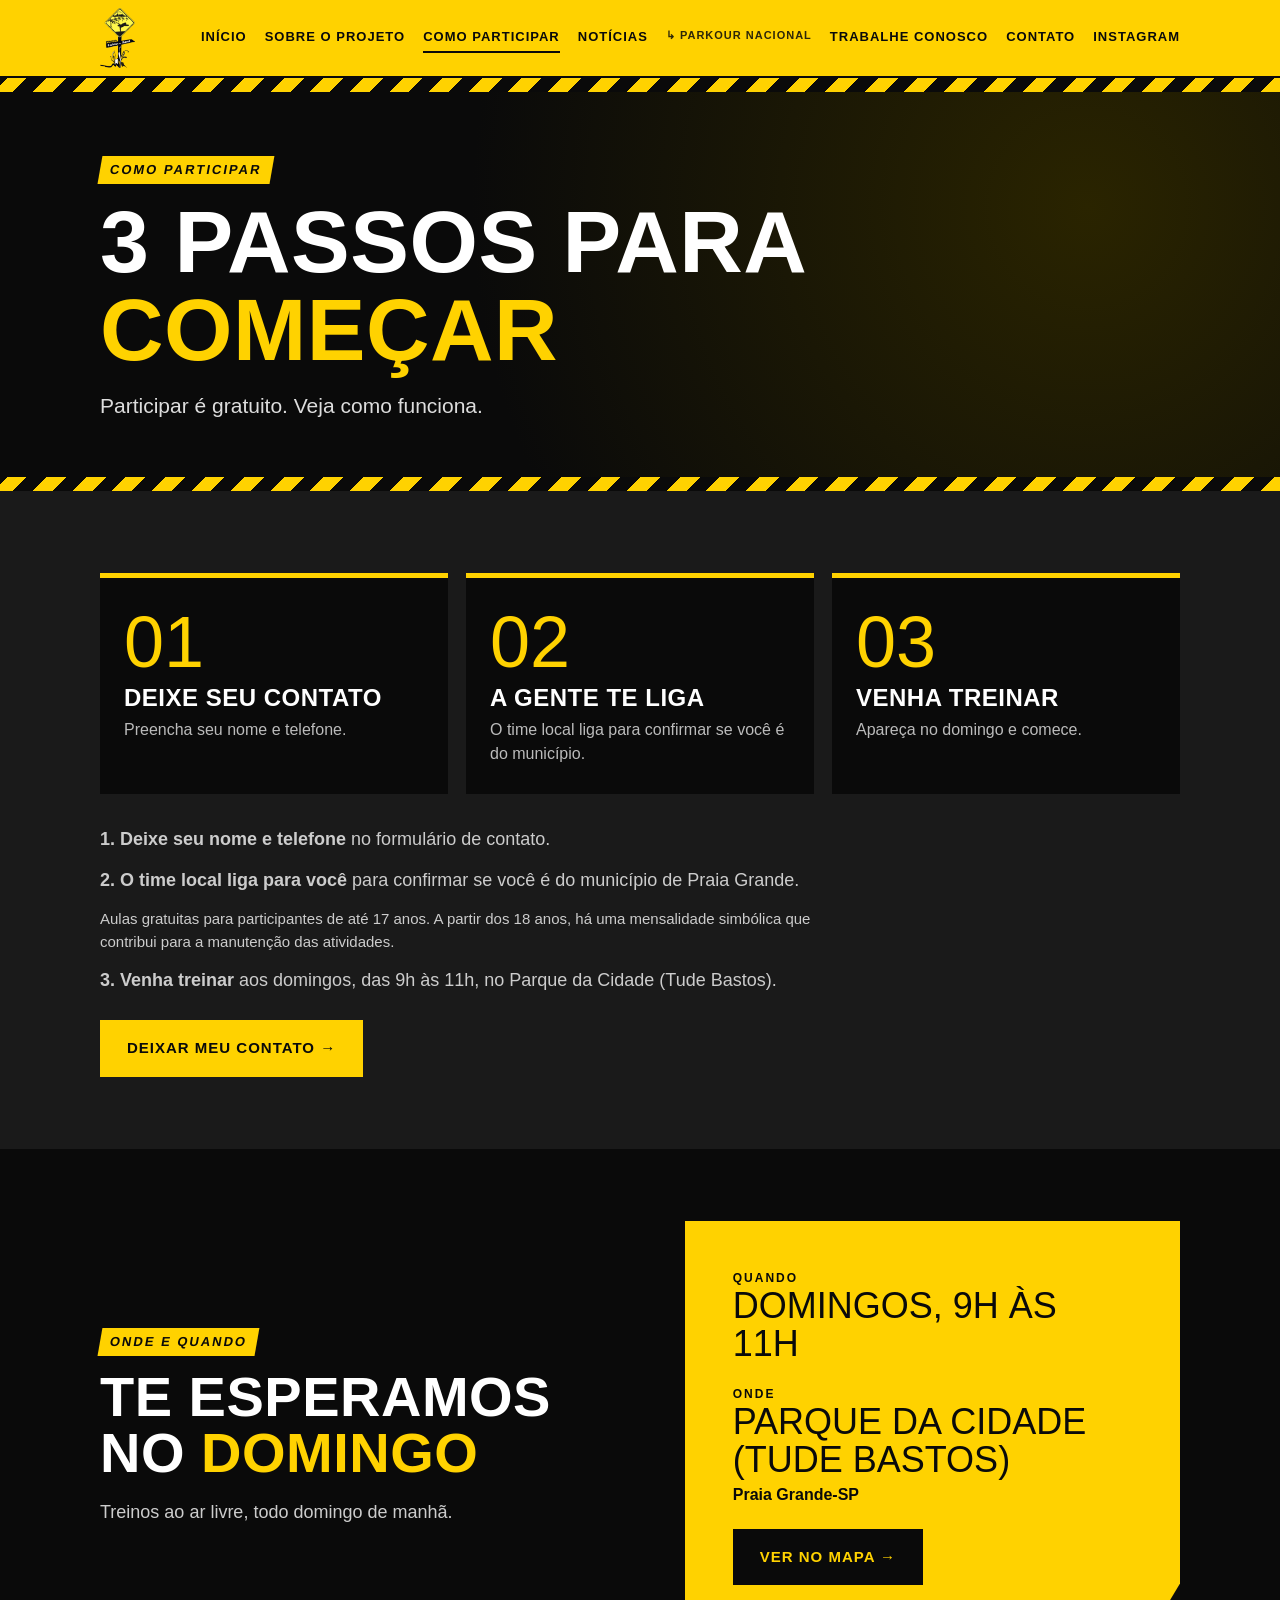
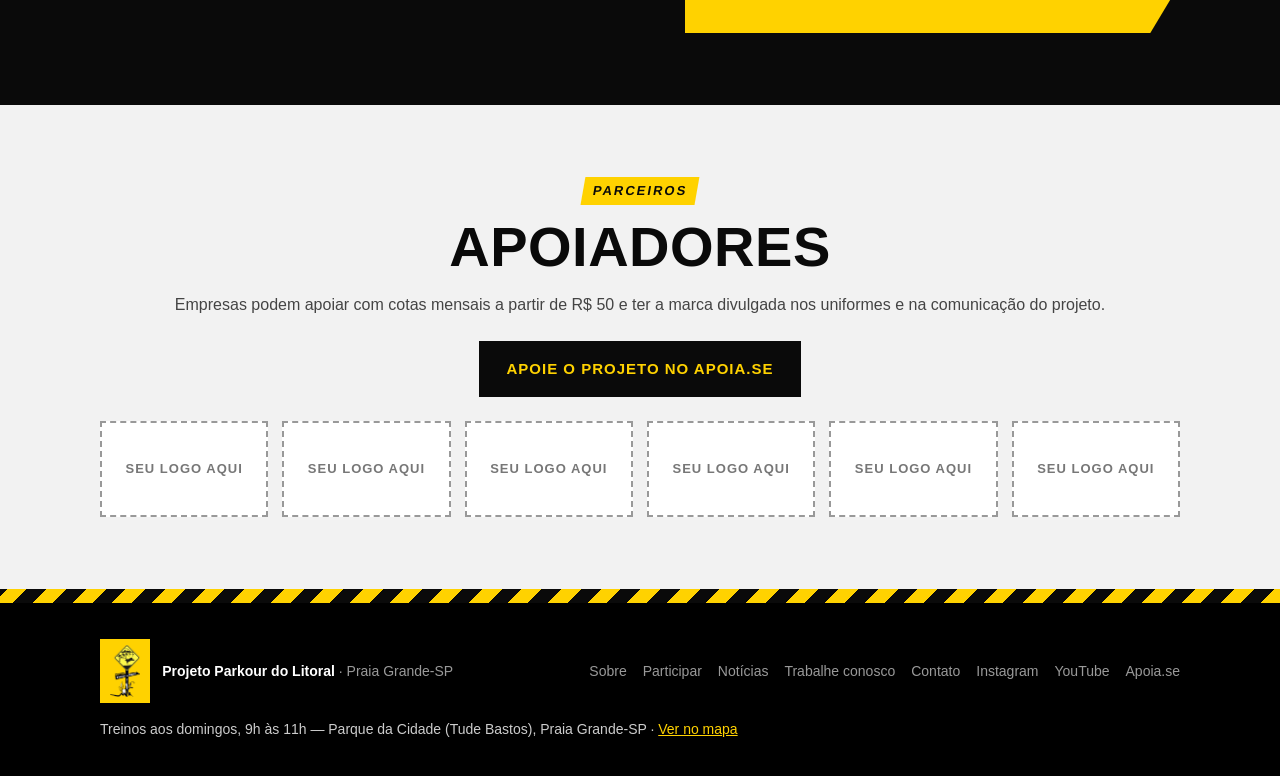
==== como-participar.html @ 572c1adf "Publish the PKL static site at the repository root. GitHub Pages serves this user site from main, so" ====
<!DOCTYPE html>
<html lang="pt-BR">
<head>
<meta charset="utf-8">
<meta name="viewport" content="width=device-width,initial-scale=1">
<title>Como participar · Projeto Parkour do Litoral</title>
<meta name="description" content="Como participar dos treinos gratuitos de parkour do PKL em Praia Grande-SP: deixe seu contato, receba nossa ligação e venha treinar.">
<link rel="canonical" href="https://projetopkl.github.io/como-participar.html">
<meta property="og:type" content="website">
<meta property="og:locale" content="pt_BR">
<meta property="og:site_name" content="Projeto Parkour do Litoral">
<meta property="og:title" content="Como participar · Projeto Parkour do Litoral">
<meta property="og:description" content="Como participar dos treinos gratuitos de parkour do PKL em Praia Grande-SP: deixe seu contato, receba nossa ligação e venha treinar.">
<meta property="og:url" content="https://projetopkl.github.io/como-participar.html">
<meta property="og:image" content="https://projetopkl.github.io/assets/logo.png">
<meta name="theme-color" content="#FFD200">
<link rel="icon" type="image/png" sizes="32x32" href="assets/favicon-32.png">
<link rel="apple-touch-icon" href="assets/apple-touch-icon.png">
<link rel="stylesheet" href="assets/style.css">
</head>
<body>
<a class="skip" href="#conteudo">Pular para o conteúdo</a>
<header class="top">
 <div class="wrap">
  <!-- LOGO TEMPORÁRIO: substituir o arquivo assets/logo.png pelo logo novo -->
  <a class="logo" href="index.html"><img src="assets/logo.png" alt="Projeto Parkour do Litoral - início" width="35" height="60"></a>
  <nav class="nav" aria-label="Principal"><a href="index.html">Início</a><a href="sobre.html">Sobre o projeto</a><a href="como-participar.html" aria-current="page">Como participar</a><a href="noticias.html">Notícias</a><a href="parkour-nacional.html" class="sub">Parkour Nacional</a><a href="trabalhe-conosco.html">Trabalhe conosco</a><a href="contato.html">Contato</a><a href="https://www.instagram.com/parkourdolitoral/" target="_blank" rel="noopener">Instagram</a></nav>
 </div>
</header>
<div class="stripe"></div>
<main id="conteudo">
<section class="page-hero"><div class="wrap"><span class="tag">Como participar</span><h1>3 passos para <span>começar</span></h1><p>Participar é gratuito. Veja como funciona.</p></div></section>
<div class="stripe"></div>

<section class="passos"><div class="wrap"><div class="steps">
   <div class="step"><div class="n">01</div><h3>Deixe seu contato</h3><p>Preencha seu nome e telefone.</p></div>
   <div class="step"><div class="n">02</div><h3>A gente te liga</h3><p>O time local liga para confirmar se você é do município.</p></div>
   <div class="step"><div class="n">03</div><h3>Venha treinar</h3><p>Apareça no domingo e comece.</p></div>
  </div>
 <div class="prose dark" style="margin-top:32px">
 <p><b>1. Deixe seu nome e telefone</b> no formulário de contato.</p>
 <p><b>2. O time local liga para você</b> para confirmar se você é do município de Praia Grande.</p>
 <p class="small">Aulas gratuitas para participantes de até 17 anos. A partir dos 18 anos, há uma mensalidade simbólica que contribui para a manutenção das atividades.</p>
 <p><b>3. Venha treinar</b> aos domingos, das 9h às 11h, no Parque da Cidade (Tude Bastos).</p></div>
 <div class="btns"><!-- COLOCAR LINK DO GOOGLE FORMS -->
   <a class="btn btn-y" href="#" aria-label="Deixar meu contato (formulário em breve)">Deixar meu contato →</a></div></div></section>
<section class="onde"><div class="wrap grid2"><div><span class="tag">Onde e quando</span><h2>Te esperamos no <span style="color:var(--y)">domingo</span></h2><p style="color:#ccc;font-size:18px">Treinos ao ar livre, todo domingo de manhã.</p></div>
 <div class="card-big"><div class="row"><div><small>Quando</small><strong>Domingos, 9h às 11h</strong></div></div>
 <div class="row"><div><small>Onde</small><strong>Parque da Cidade (Tude Bastos)</strong><div style="font-weight:700;margin-top:4px">Praia Grande-SP</div></div></div>
 <a class="btn btn-k" href="https://www.google.com/maps/search/?api=1&amp;query=Parque+da+Cidade+Praia+Grande+SP">Ver no mapa →</a></div></div></section>
</main>
<!-- ===== APOIADORES ===== -->
<section class="apoiadores" aria-labelledby="apoiadores-t">
 <div class="wrap">
  <span class="tag">Parceiros</span>
  <h2 id="apoiadores-t">Apoiadores</h2>
  <p>Empresas podem apoiar com cotas mensais a partir de R$ 50 e ter a marca divulgada nos uniformes e na comunicação do projeto.</p>
  <p><a class="btn btn-k" href="https://apoia.se/parkourdolitoral" target="_blank" rel="noopener">Apoie o projeto no Apoia.se</a></p>
  <!-- COLOCAR LOGOS DOS APOIADORES -->
  <ul class="sponsors"><li>Seu logo aqui</li><li>Seu logo aqui</li><li>Seu logo aqui</li><li>Seu logo aqui</li><li>Seu logo aqui</li><li>Seu logo aqui</li></ul>
 </div>
</section>
<div class="stripe"></div>
<footer>
 <div class="wrap">
  <div style="display:flex;align-items:center"><span class="foot-badge"><img src="assets/logo.png" alt="" width="30" height="52"></span><span><b>Projeto Parkour do Litoral</b> · Praia Grande-SP</span></div>
  <nav aria-label="Rodapé">
   <a href="sobre.html">Sobre</a><a href="como-participar.html">Participar</a><a href="noticias.html">Notícias</a><a href="trabalhe-conosco.html">Trabalhe conosco</a><a href="contato.html">Contato</a>
   <a href="https://www.instagram.com/parkourdolitoral/" target="_blank" rel="noopener">Instagram</a><a href="https://www.youtube.com/@ParkourdoLitoral">YouTube</a><a href="https://apoia.se/parkourdolitoral" target="_blank" rel="noopener">Apoia.se</a>
  </nav>
  <p class="foot-loc">Treinos aos domingos, 9h às 11h — Parque da Cidade (Tude Bastos), Praia Grande-SP · <a href="https://www.google.com/maps/search/?api=1&amp;query=Parque+da+Cidade+Praia+Grande+SP">Ver no mapa</a></p>
 </div>
</footer>
</body>
</html>
---- assets/style.css ----
*{box-sizing:border-box;margin:0;padding:0}
:root{--k:#0A0A0A;--y:#FFD200;--g:#1a1a1a;--w:#fff}
body{font-family:"Arial Narrow","Roboto Condensed","Helvetica Neue",Arial,sans-serif;background:var(--k);color:var(--w);line-height:1.5}
a{color:inherit;text-decoration:none}
.wrap{max-width:1120px;margin:0 auto;padding:0 20px}
h1,h2,h3{font-family:Impact,"Arial Narrow Bold","Arial Black","Helvetica Neue",sans-serif;text-transform:uppercase;letter-spacing:.5px;line-height:1}
h2{font-size:clamp(32px,6vw,56px);margin-bottom:18px}
.tag{display:inline-block;background:var(--y);color:var(--k);font-weight:700;font-size:13px;letter-spacing:2px;text-transform:uppercase;padding:4px 10px;margin-bottom:14px;transform:skewX(-10deg)}
.stripe{height:14px;background:repeating-linear-gradient(-45deg,var(--y) 0 14px,var(--k) 14px 28px)}
.btn{display:inline-flex;align-items:center;gap:8px;font-weight:700;text-transform:uppercase;letter-spacing:1px;font-size:15px;padding:14px 24px;border:3px solid var(--y);transition:background .2s,color .2s,transform .2s}
.btn svg{width:18px;height:18px}
.btn-y{background:var(--y);color:var(--k)}
.btn-y:hover{background:var(--w);border-color:var(--w)}
.btn-o{color:var(--y)}
.btn-o:hover{background:var(--y);color:var(--k)}
.btn-k{background:var(--k);color:var(--y);border-color:var(--k)}
.btn-k:hover{background:var(--w);color:var(--k);border-color:var(--w)}
.btns{display:flex;flex-wrap:wrap;gap:12px;margin-top:26px}
section{padding:72px 0}
/* top bar */
.top{background:var(--y);color:var(--k);border-bottom:2px solid var(--k)}
.top .wrap{display:flex;align-items:center;justify-content:space-between;flex-wrap:wrap;gap:12px;padding-top:8px;padding-bottom:8px}
.logo{display:flex;align-items:center;gap:10px;font-weight:700;text-transform:uppercase;font-size:14px;letter-spacing:1px}
.logo{color:var(--k)}
.logo img{height:60px;width:auto;display:block}
.nav{display:flex;flex-wrap:wrap;gap:4px 18px;font-size:13px;text-transform:uppercase;letter-spacing:1px;font-weight:700}
.nav a{color:var(--k);padding:4px 0;border-bottom:2px solid transparent}
.nav a:hover{color:var(--k);border-color:var(--k)}
/* hero */
.hero{position:relative;overflow:hidden;padding:90px 0 100px;background:radial-gradient(circle at 85% 30%,#2a2400 0,var(--k) 55%)}
.hero:before{content:"";position:absolute;right:-120px;top:0;bottom:0;width:55%;background:repeating-linear-gradient(-60deg,transparent 0 40px,rgba(255,210,0,.08) 40px 80px);transform:skewX(-15deg)}
.hero:after{z-index:0;content:"";position:absolute;right:8%;bottom:-40px;width:240px;height:240px;border:18px solid var(--y);transform:rotate(45deg);opacity:.9}
.hero .wrap{position:relative;z-index:1}
.hero h1{font-size:clamp(52px,12vw,128px);max-width:900px}
.hero h1 span{color:var(--y);display:block}
.hero p{font-size:clamp(18px,2.4vw,24px);color:#ddd;margin-top:20px;max-width:560px}
.hero-grid{display:grid;gap:36px;align-items:center}
.hero-logo{background:var(--y);padding:24px;justify-self:center;clip-path:polygon(0 0,100% 0,100% 90%,90% 100%,0 100%);box-shadow:0 0 0 4px var(--y)}
.hero-logo img{display:block;height:auto;width:100%;max-width:180px}
.foot-badge{display:inline-flex;align-items:center;background:var(--y);padding:6px 10px;margin-right:12px;vertical-align:middle}
.foot-badge img{height:52px;width:auto;display:block}
/* sobre */
.sobre{background:var(--w);color:var(--k)}
.grid2{display:grid;gap:40px}
.sobre p{font-size:18px;margin-bottom:14px;color:#222}
.pillars{display:grid;grid-template-columns:1fr 1fr;gap:14px}
.pill{background:var(--k);color:var(--w);padding:22px 18px;border-left:6px solid var(--y)}
.pill svg{width:34px;height:34px;color:var(--y);margin-bottom:10px}
.pill h3{font-size:22px}
.pill p{font-size:14px;color:#bbb;margin:6px 0 0}
/* onde */
.onde{background:var(--k)}
.card-big{background:var(--y);color:var(--k);padding:36px 28px;position:relative;overflow:hidden;clip-path:polygon(0 0,100% 0,100% 88%,94% 100%,0 100%)}
.card-big .row{display:flex;gap:16px;align-items:flex-start;margin-bottom:22px}
.card-big svg{width:40px;height:40px;flex:none}
.card-big small{display:block;text-transform:uppercase;letter-spacing:2px;font-weight:700;font-size:12px}
.card-big strong{font-family:Impact,"Arial Black",sans-serif;font-size:clamp(24px,4vw,36px);text-transform:uppercase;line-height:1.05;font-weight:400}
/* passos */
.passos{background:var(--g)}
.steps{display:grid;gap:18px;margin-top:10px}
.step{background:var(--k);padding:28px 24px;border-top:5px solid var(--y);position:relative}
.step .n{font-family:Impact,"Arial Black",sans-serif;font-size:72px;color:var(--y);line-height:1}
.step h3{font-size:24px;margin:8px 0}
.step p{color:#bbb}
/* areas */
.areas{background:var(--w);color:var(--k)}
.cards{display:grid;gap:16px}
.ac{display:block;background:var(--k);color:var(--w);padding:28px 22px;transition:transform .2s,background .2s;border-bottom:5px solid var(--y)}
.ac:hover{transform:translateY(-4px);background:#222}
.ac svg{width:36px;height:36px;color:var(--y)}
.ac h3{font-size:24px;margin:14px 0 6px}
.ac p{color:#bbb;font-size:15px}
.ac .go{display:inline-block;margin-top:12px;color:var(--y);font-weight:700;text-transform:uppercase;font-size:13px;letter-spacing:1px}
/* nacional */
.nac{background:var(--y);color:var(--k);padding:44px 0}
.nac .wrap{display:flex;flex-wrap:wrap;align-items:center;justify-content:space-between;gap:18px}
.nac h2{margin:0;font-size:clamp(26px,4.5vw,42px)}
/* apoie */
.apoie{background:var(--k);text-align:center}
.apoie p{color:#ccc;font-size:18px;max-width:600px;margin:0 auto}
.apoie .btns{justify-content:center}
/* insta */
.insta{background:linear-gradient(135deg,#151515,#000);border-top:2px solid #222;text-align:center}
.insta svg.big{width:64px;height:64px;color:var(--y);margin-bottom:14px}
.insta p{color:#ccc;font-size:18px}
.insta .handle{font-family:Impact,"Arial Black",sans-serif;font-size:clamp(28px,6vw,48px);color:var(--y);display:block;margin:6px 0}
/* footer */
footer{background:#000;padding:36px 0;font-size:14px;color:#999}
footer .wrap{display:flex;flex-wrap:wrap;justify-content:space-between;gap:16px;align-items:center}
footer b{color:var(--w)}
footer nav{display:flex;flex-wrap:wrap;gap:6px 16px}
footer a:hover{color:var(--y)}
@media(min-width:760px){
 .grid2{grid-template-columns:1.1fr 1fr;align-items:center}
 .steps{grid-template-columns:repeat(3,1fr)}
 .cards{grid-template-columns:repeat(2,1fr)}
 .card-big{padding:48px}
 .hero-grid{grid-template-columns:1fr auto}
}
@media(min-width:1000px){.cards{grid-template-columns:repeat(4,1fr)}}
@media(max-width:600px){.hero:after{z-index:0;width:130px;height:130px;border-width:12px;right:-30px}section{padding:56px 0}}
/* ===== multipágina ===== */
.skip{position:absolute;left:-999px;top:0;background:var(--y);color:var(--k);padding:8px 12px;z-index:9}
.skip:focus{left:8px}
a:focus-visible,.btn:focus-visible,summary:focus-visible{outline:3px solid var(--w);outline-offset:3px}
.top a:focus-visible{outline-color:var(--k)}
.nav a[aria-current="page"]{border-color:var(--k)}
.nav .sub{font-size:11px;opacity:.85}
.nav .sub:before{content:"↳ "}
.page-hero{padding:64px 0 56px;background:radial-gradient(circle at 85% 30%,#2a2400 0,var(--k) 55%)}
.page-hero h1{font-size:clamp(40px,9vw,88px)}
.page-hero h1 span{color:var(--y)}
.page-hero p{color:#ddd;font-size:clamp(17px,2.2vw,21px);max-width:640px;margin-top:16px}
.light{background:var(--w);color:var(--k)}
.light p,.light li{color:#222;font-size:18px}
.dark p{color:#ccc;font-size:18px}
.prose p{margin-bottom:14px;max-width:760px}
.prose ul{margin:0 0 14px 22px}
.news{display:grid;gap:18px}
.news article{background:var(--k);color:var(--w);border-top:5px solid var(--y);padding:26px 22px}
.news .soon{display:inline-block;background:var(--y);color:var(--k);font-weight:700;font-size:12px;letter-spacing:2px;text-transform:uppercase;padding:3px 8px;margin-bottom:12px}
.news h3{font-size:24px;margin-bottom:8px}
.news p{color:#bbb;font-size:15px}
.links{display:grid;gap:14px}
.apoiadores{background:#f2f2f2;color:var(--k);text-align:center}
.apoiadores p{color:#444;margin-bottom:24px}
.sponsors{display:grid;grid-template-columns:repeat(2,1fr);gap:14px;list-style:none}
.sponsors li{border:2px dashed #999;min-height:96px;display:flex;align-items:center;justify-content:center;color:#777;font-weight:700;text-transform:uppercase;font-size:13px;letter-spacing:1px;background:#fff}
.foot-loc{flex-basis:100%;color:#ccc}
.foot-loc a{color:var(--y);text-decoration:underline}
@media(min-width:760px){.news{grid-template-columns:repeat(2,1fr)}.sponsors{grid-template-columns:repeat(3,1fr)}.links{grid-template-columns:repeat(2,1fr)}}
@media(min-width:1000px){.sponsors{grid-template-columns:repeat(6,1fr)}}
.pill{min-width:0;overflow-wrap:anywhere}@media(max-width:480px){.pill{padding:16px 12px}.pill h3{font-size:18px}}
.quote{border-left:6px solid var(--y);padding:10px 16px;margin:18px 0;font-size:20px;font-style:italic;font-weight:700;background:rgba(255,210,0,.12)}
.fund{list-style:none;display:grid;gap:14px;margin:26px auto;max-width:1000px;text-align:left}
.fund li{background:var(--g);border-top:5px solid var(--y);padding:20px;color:#bbb}
.fund b{display:block;color:var(--y);font-family:Impact,"Arial Black",sans-serif;text-transform:uppercase;font-weight:400;font-size:20px;margin-bottom:6px}
.apoie p.small,.small{font-size:15px!important;color:#999;margin-top:10px}
@media(min-width:760px){.fund{grid-template-columns:repeat(2,1fr)}}
@media(min-width:1000px){.fund{grid-template-columns:repeat(4,1fr)}}
/* hero estilo apoia.se: foto grande + caixa de texto */
.hero:after{display:none}
.hero{padding:56px 0 64px}
.hero h1{font-size:clamp(44px,8vw,88px)}
.photo-ph{background:#8a8a8a repeating-linear-gradient(45deg,#8a8a8a 0 16px,#939393 16px 32px);color:#fff;display:flex;align-items:center;justify-content:center;font-weight:700;text-transform:uppercase;letter-spacing:2px;text-shadow:0 1px 2px #0006}
.hero-photo{aspect-ratio:16/10;width:100%;font-size:20px;border-bottom:6px solid var(--y)}
.gal{list-style:none;display:grid;grid-template-columns:repeat(2,1fr);gap:12px}
.gal li{aspect-ratio:4/3;font-size:14px}
@media(min-width:760px){.hero-grid{grid-template-columns:1.4fr 1fr}.gal{grid-template-columns:repeat(3,1fr)}}
@media(min-width:760px){.hero h1{font-size:clamp(44px,5.5vw,72px)}.hero-grid{align-items:center}}
img.hero-photo{display:block;height:auto;object-fit:cover;aspect-ratio:16/10}
.gal li{overflow:hidden;background:#ddd}
.gal img{width:100%;height:100%;object-fit:cover;display:block}
#instagram-feed{max-width:720px;margin:24px auto 0}.ig-ph{aspect-ratio:1/1;font-size:13px}
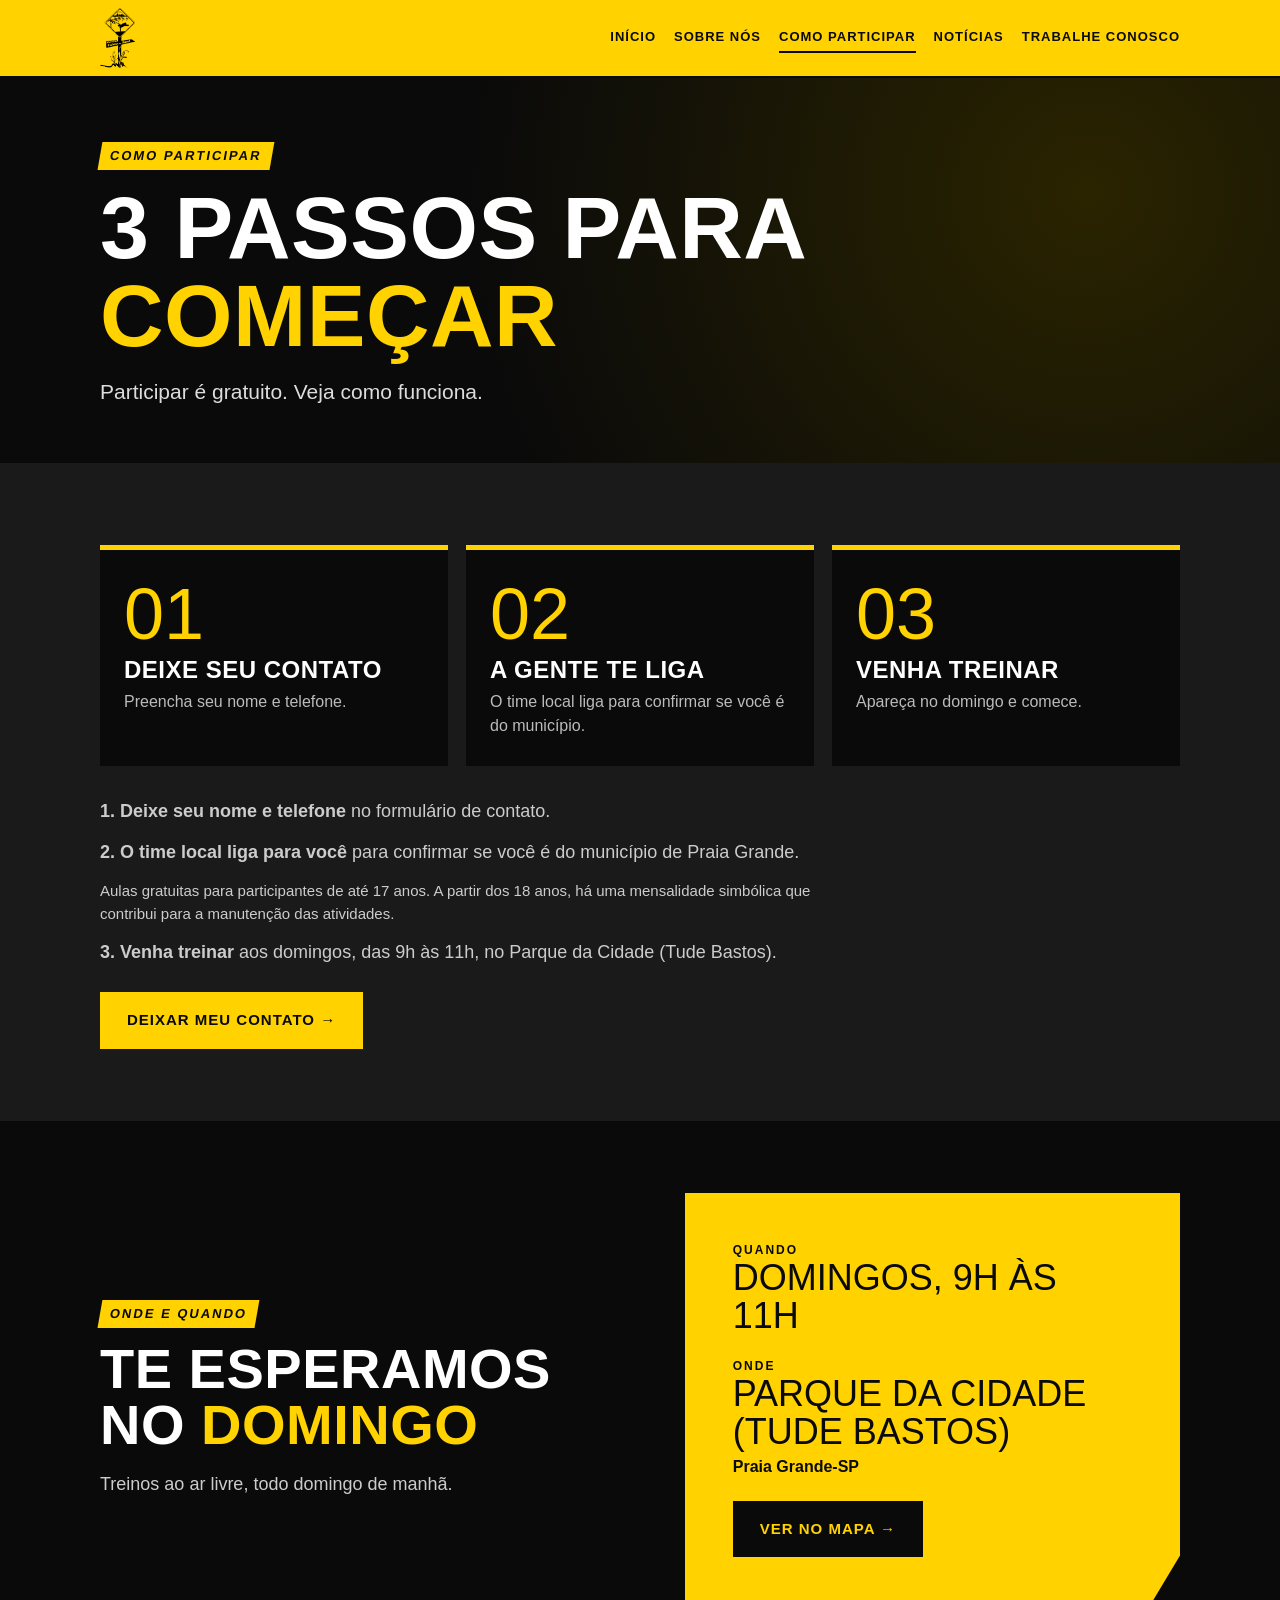
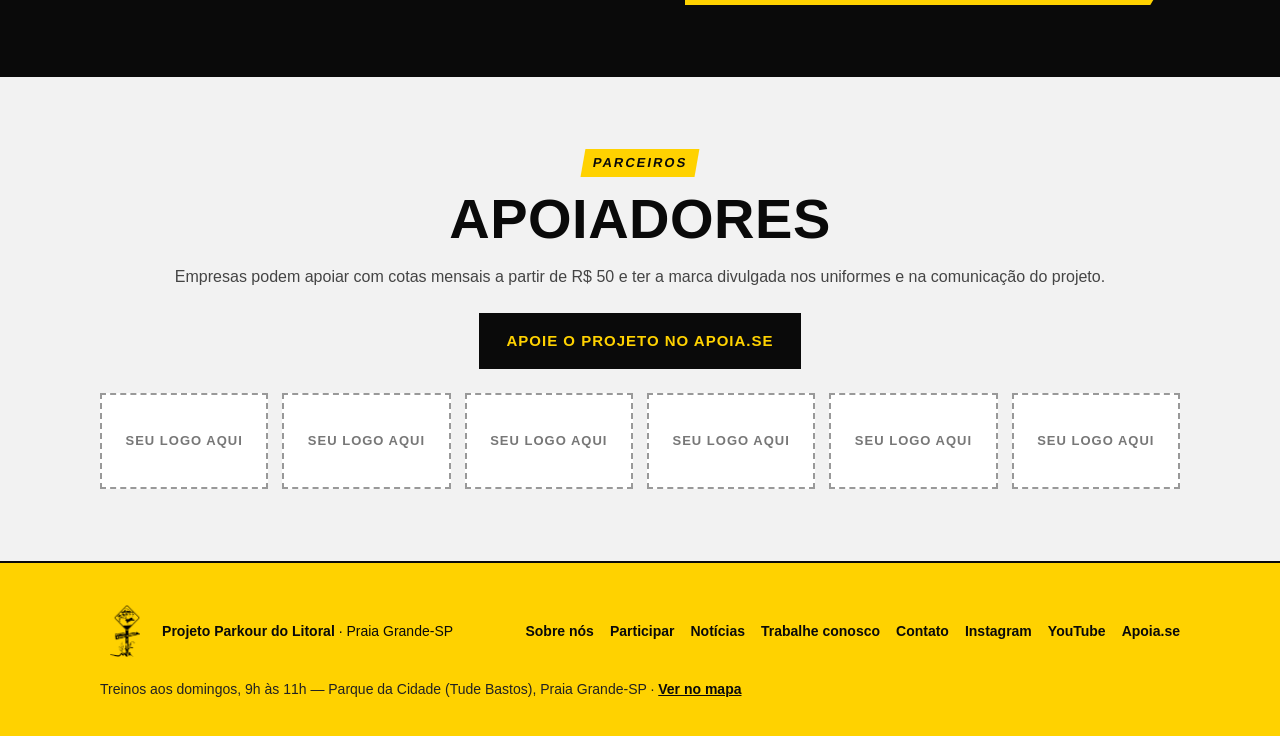
==== commit 3425d994: "Update the site to the owner's latest static build. Overwrite the root pages and stylesheet so they " ====
--- a/como-participar.html
+++ b/como-participar.html
@@ -24,13 +24,11 @@
  <div class="wrap">
   <!-- LOGO TEMPORÁRIO: substituir o arquivo assets/logo.png pelo logo novo -->
   <a class="logo" href="index.html"><img src="assets/logo.png" alt="Projeto Parkour do Litoral - início" width="35" height="60"></a>
-  <nav class="nav" aria-label="Principal"><a href="index.html">Início</a><a href="sobre.html">Sobre o projeto</a><a href="como-participar.html" aria-current="page">Como participar</a><a href="noticias.html">Notícias</a><a href="parkour-nacional.html" class="sub">Parkour Nacional</a><a href="trabalhe-conosco.html">Trabalhe conosco</a><a href="contato.html">Contato</a><a href="https://www.instagram.com/parkourdolitoral/" target="_blank" rel="noopener">Instagram</a></nav>
+  <nav class="nav" aria-label="Principal"><a href="index.html">Início</a><a href="sobre.html">Sobre nós</a><a href="como-participar.html" aria-current="page">Como participar</a><a href="noticias.html">Notícias</a><a href="trabalhe-conosco.html">Trabalhe conosco</a></nav>
  </div>
 </header>
-<div class="stripe"></div>
 <main id="conteudo">
 <section class="page-hero"><div class="wrap"><span class="tag">Como participar</span><h1>3 passos para <span>começar</span></h1><p>Participar é gratuito. Veja como funciona.</p></div></section>
-<div class="stripe"></div>
 
 <section class="passos"><div class="wrap"><div class="steps">
    <div class="step"><div class="n">01</div><h3>Deixe seu contato</h3><p>Preencha seu nome e telefone.</p></div>
@@ -60,12 +58,11 @@
   <ul class="sponsors"><li>Seu logo aqui</li><li>Seu logo aqui</li><li>Seu logo aqui</li><li>Seu logo aqui</li><li>Seu logo aqui</li><li>Seu logo aqui</li></ul>
  </div>
 </section>
-<div class="stripe"></div>
 <footer>
  <div class="wrap">
   <div style="display:flex;align-items:center"><span class="foot-badge"><img src="assets/logo.png" alt="" width="30" height="52"></span><span><b>Projeto Parkour do Litoral</b> · Praia Grande-SP</span></div>
   <nav aria-label="Rodapé">
-   <a href="sobre.html">Sobre</a><a href="como-participar.html">Participar</a><a href="noticias.html">Notícias</a><a href="trabalhe-conosco.html">Trabalhe conosco</a><a href="contato.html">Contato</a>
+   <a href="sobre.html">Sobre nós</a><a href="como-participar.html">Participar</a><a href="noticias.html">Notícias</a><a href="trabalhe-conosco.html">Trabalhe conosco</a><a href="trabalhe-conosco.html#contato">Contato</a>
    <a href="https://www.instagram.com/parkourdolitoral/" target="_blank" rel="noopener">Instagram</a><a href="https://www.youtube.com/@ParkourdoLitoral">YouTube</a><a href="https://apoia.se/parkourdolitoral" target="_blank" rel="noopener">Apoia.se</a>
   </nav>
   <p class="foot-loc">Treinos aos domingos, 9h às 11h — Parque da Cidade (Tude Bastos), Praia Grande-SP · <a href="https://www.google.com/maps/search/?api=1&amp;query=Parque+da+Cidade+Praia+Grande+SP">Ver no mapa</a></p>
--- a/assets/style.css
+++ b/assets/style.css
@@ -6,7 +6,6 @@
 h1,h2,h3{font-family:Impact,"Arial Narrow Bold","Arial Black","Helvetica Neue",sans-serif;text-transform:uppercase;letter-spacing:.5px;line-height:1}
 h2{font-size:clamp(32px,6vw,56px);margin-bottom:18px}
 .tag{display:inline-block;background:var(--y);color:var(--k);font-weight:700;font-size:13px;letter-spacing:2px;text-transform:uppercase;padding:4px 10px;margin-bottom:14px;transform:skewX(-10deg)}
-.stripe{height:14px;background:repeating-linear-gradient(-45deg,var(--y) 0 14px,var(--k) 14px 28px)}
 .btn{display:inline-flex;align-items:center;gap:8px;font-weight:700;text-transform:uppercase;letter-spacing:1px;font-size:15px;padding:14px 24px;border:3px solid var(--y);transition:background .2s,color .2s,transform .2s}
 .btn svg{width:18px;height:18px}
 .btn-y{background:var(--y);color:var(--k)}
@@ -28,7 +27,6 @@
 .nav a:hover{color:var(--k);border-color:var(--k)}
 /* hero */
 .hero{position:relative;overflow:hidden;padding:90px 0 100px;background:radial-gradient(circle at 85% 30%,#2a2400 0,var(--k) 55%)}
-.hero:before{content:"";position:absolute;right:-120px;top:0;bottom:0;width:55%;background:repeating-linear-gradient(-60deg,transparent 0 40px,rgba(255,210,0,.08) 40px 80px);transform:skewX(-15deg)}
 .hero:after{z-index:0;content:"";position:absolute;right:8%;bottom:-40px;width:240px;height:240px;border:18px solid var(--y);transform:rotate(45deg);opacity:.9}
 .hero .wrap{position:relative;z-index:1}
 .hero h1{font-size:clamp(52px,12vw,128px);max-width:900px}
@@ -85,11 +83,12 @@
 .insta p{color:#ccc;font-size:18px}
 .insta .handle{font-family:Impact,"Arial Black",sans-serif;font-size:clamp(28px,6vw,48px);color:var(--y);display:block;margin:6px 0}
 /* footer */
-footer{background:#000;padding:36px 0;font-size:14px;color:#999}
+footer{background:var(--y);padding:36px 0;font-size:14px;color:var(--k);border-top:2px solid var(--k)}
 footer .wrap{display:flex;flex-wrap:wrap;justify-content:space-between;gap:16px;align-items:center}
-footer b{color:var(--w)}
+footer b{color:var(--k)}
+footer a{color:var(--k);font-weight:700}
 footer nav{display:flex;flex-wrap:wrap;gap:6px 16px}
-footer a:hover{color:var(--y)}
+footer a:hover{text-decoration:underline}
 @media(min-width:760px){
  .grid2{grid-template-columns:1.1fr 1fr;align-items:center}
  .steps{grid-template-columns:repeat(3,1fr)}
@@ -103,10 +102,8 @@
 .skip{position:absolute;left:-999px;top:0;background:var(--y);color:var(--k);padding:8px 12px;z-index:9}
 .skip:focus{left:8px}
 a:focus-visible,.btn:focus-visible,summary:focus-visible{outline:3px solid var(--w);outline-offset:3px}
-.top a:focus-visible{outline-color:var(--k)}
+.top a:focus-visible,footer a:focus-visible{outline-color:var(--k)}
 .nav a[aria-current="page"]{border-color:var(--k)}
-.nav .sub{font-size:11px;opacity:.85}
-.nav .sub:before{content:"↳ "}
 .page-hero{padding:64px 0 56px;background:radial-gradient(circle at 85% 30%,#2a2400 0,var(--k) 55%)}
 .page-hero h1{font-size:clamp(40px,9vw,88px)}
 .page-hero h1 span{color:var(--y)}
@@ -126,8 +123,8 @@
 .apoiadores p{color:#444;margin-bottom:24px}
 .sponsors{display:grid;grid-template-columns:repeat(2,1fr);gap:14px;list-style:none}
 .sponsors li{border:2px dashed #999;min-height:96px;display:flex;align-items:center;justify-content:center;color:#777;font-weight:700;text-transform:uppercase;font-size:13px;letter-spacing:1px;background:#fff}
-.foot-loc{flex-basis:100%;color:#ccc}
-.foot-loc a{color:var(--y);text-decoration:underline}
+.foot-loc{flex-basis:100%;color:#222}
+.foot-loc a{color:var(--k);text-decoration:underline}
 @media(min-width:760px){.news{grid-template-columns:repeat(2,1fr)}.sponsors{grid-template-columns:repeat(3,1fr)}.links{grid-template-columns:repeat(2,1fr)}}
 @media(min-width:1000px){.sponsors{grid-template-columns:repeat(6,1fr)}}
 .pill{min-width:0;overflow-wrap:anywhere}@media(max-width:480px){.pill{padding:16px 12px}.pill h3{font-size:18px}}
@@ -142,7 +139,7 @@
 .hero:after{display:none}
 .hero{padding:56px 0 64px}
 .hero h1{font-size:clamp(44px,8vw,88px)}
-.photo-ph{background:#8a8a8a repeating-linear-gradient(45deg,#8a8a8a 0 16px,#939393 16px 32px);color:#fff;display:flex;align-items:center;justify-content:center;font-weight:700;text-transform:uppercase;letter-spacing:2px;text-shadow:0 1px 2px #0006}
+.photo-ph{background:#8a8a8a;color:#fff;display:flex;align-items:center;justify-content:center;font-weight:700;text-transform:uppercase;letter-spacing:2px;text-shadow:0 1px 2px #0006}
 .hero-photo{aspect-ratio:16/10;width:100%;font-size:20px;border-bottom:6px solid var(--y)}
 .gal{list-style:none;display:grid;grid-template-columns:repeat(2,1fr);gap:12px}
 .gal li{aspect-ratio:4/3;font-size:14px}
@@ -152,3 +149,30 @@
 .gal li{overflow:hidden;background:#ddd}
 .gal img{width:100%;height:100%;object-fit:cover;display:block}
 #instagram-feed{max-width:720px;margin:24px auto 0}.ig-ph{aspect-ratio:1/1;font-size:13px}
+
+/* v4: mapa embutido */
+.map-box{position:relative;min-height:340px;background:#1a1a1a;overflow:hidden;border:4px solid var(--y)}
+.map-box iframe{position:absolute;inset:0;width:100%;height:100%;border:0}
+.map-label{position:absolute;left:12px;bottom:12px;right:12px;max-width:340px;background:rgba(0,0,0,.85);color:var(--w);padding:10px 14px;font-size:13px;line-height:1.35;border-left:4px solid var(--y)}
+.map-label strong{display:block;color:var(--y);font-size:15px;text-transform:uppercase}
+.map-label span{display:block}
+.map-label a{display:inline-block;margin-top:4px;color:var(--y);text-decoration:underline;font-weight:700}
+@media(min-width:760px){.map-box{min-height:400px}}
+/* v4: faixas de notícias */
+.strips{display:grid;gap:24px}
+.strip{display:flex;flex-direction:column;background:var(--k);color:var(--w);overflow:hidden;border-bottom:5px solid var(--y)}
+.strip-img{flex:none;min-height:200px;display:flex;align-items:center;justify-content:center}
+.strip-img-y{background:var(--y)}
+.strip-img-y img{height:130px;width:auto}
+.strip-img-ph{background:#e6e6e6;border:2px dashed #999}
+.strip-txt{padding:26px 24px}
+.strip-txt h2{font-size:clamp(26px,4vw,38px);margin-bottom:10px}
+.light .strip-txt p{color:#ccc;font-size:17px}
+.strip-txt .btns{margin-top:18px}
+.strip-txt .btn-k{background:var(--y);color:var(--k);border-color:var(--y)}
+.strip-link{transition:transform .2s}
+.strip-link:hover{transform:translateY(-3px)}
+.strip-link:hover .btn{background:var(--w);border-color:var(--w)}
+@media(min-width:760px){.strip{flex-direction:row;align-items:stretch}.strip-img{width:36%;min-height:240px}.strip-txt{flex:1;padding:36px 40px;align-self:center}}
+/* v4: feed do Instagram oculto se vazio */
+#instagram-feed:empty{display:none}
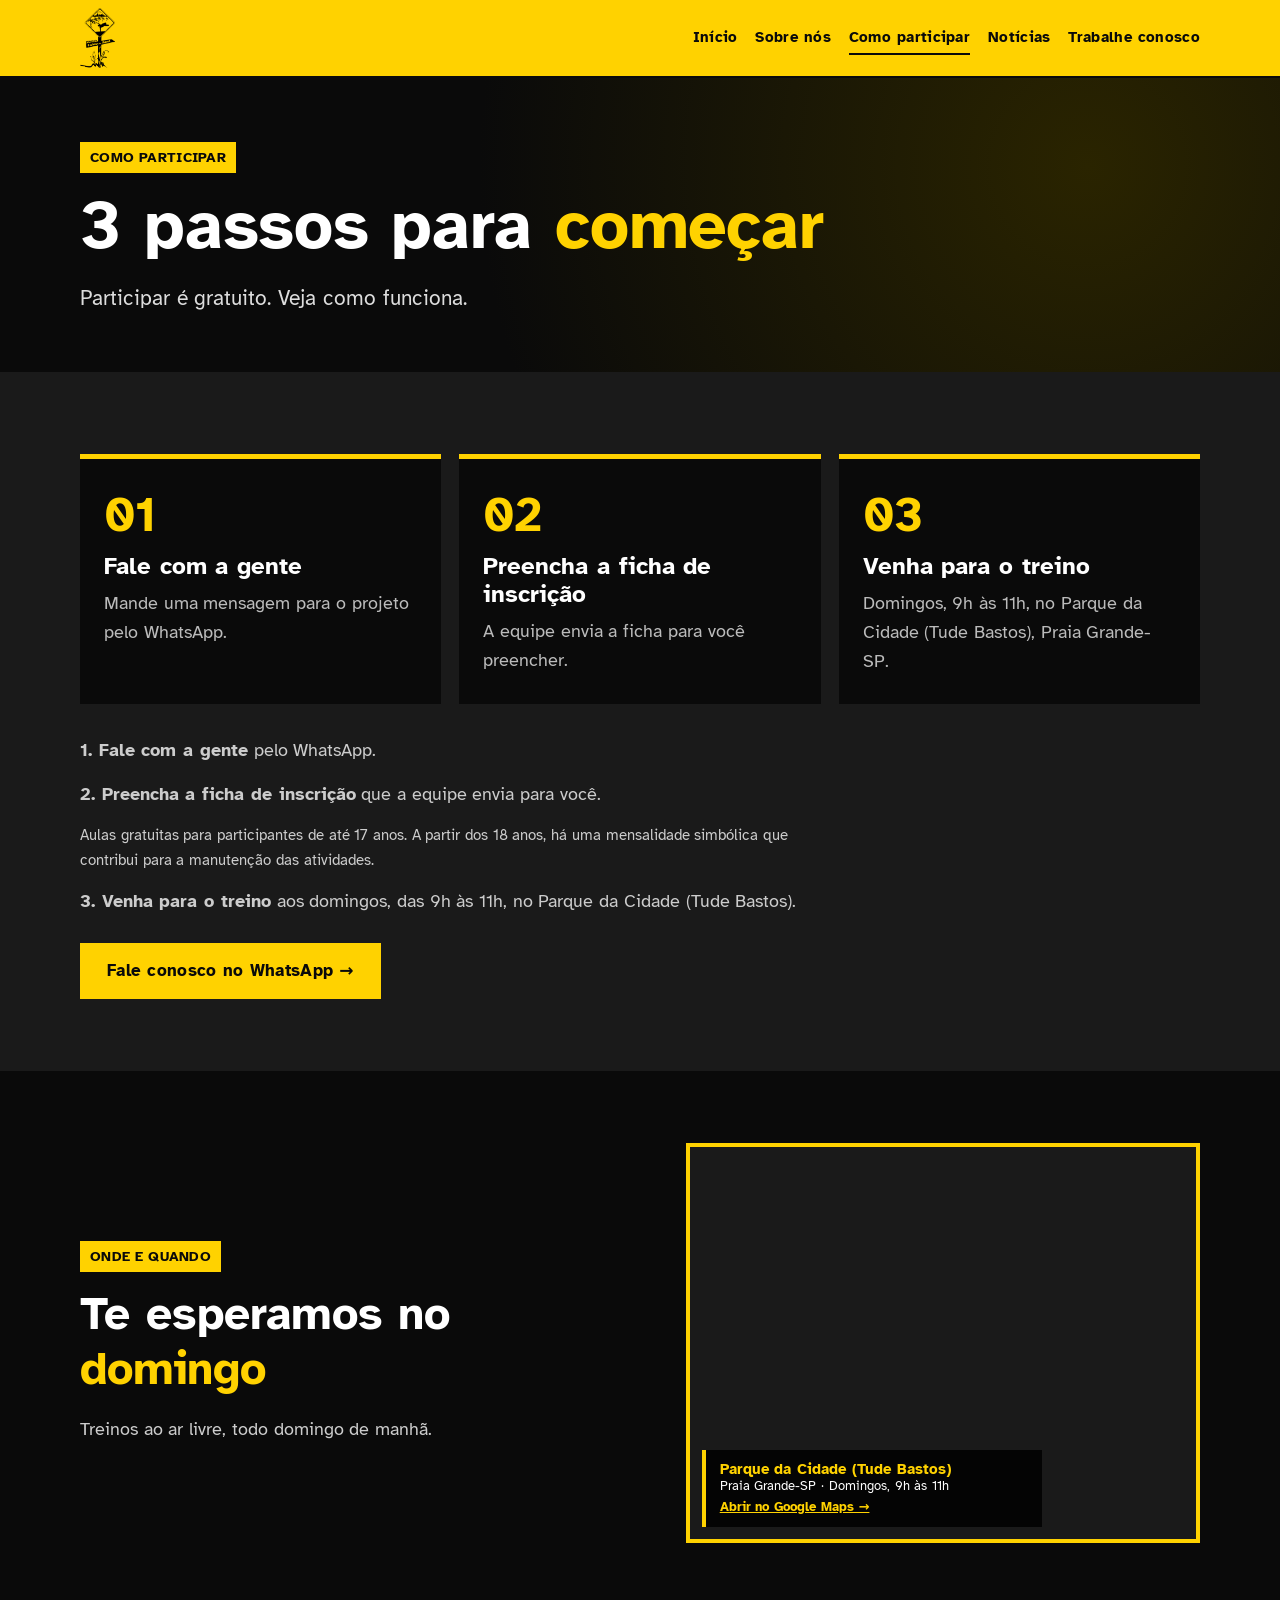
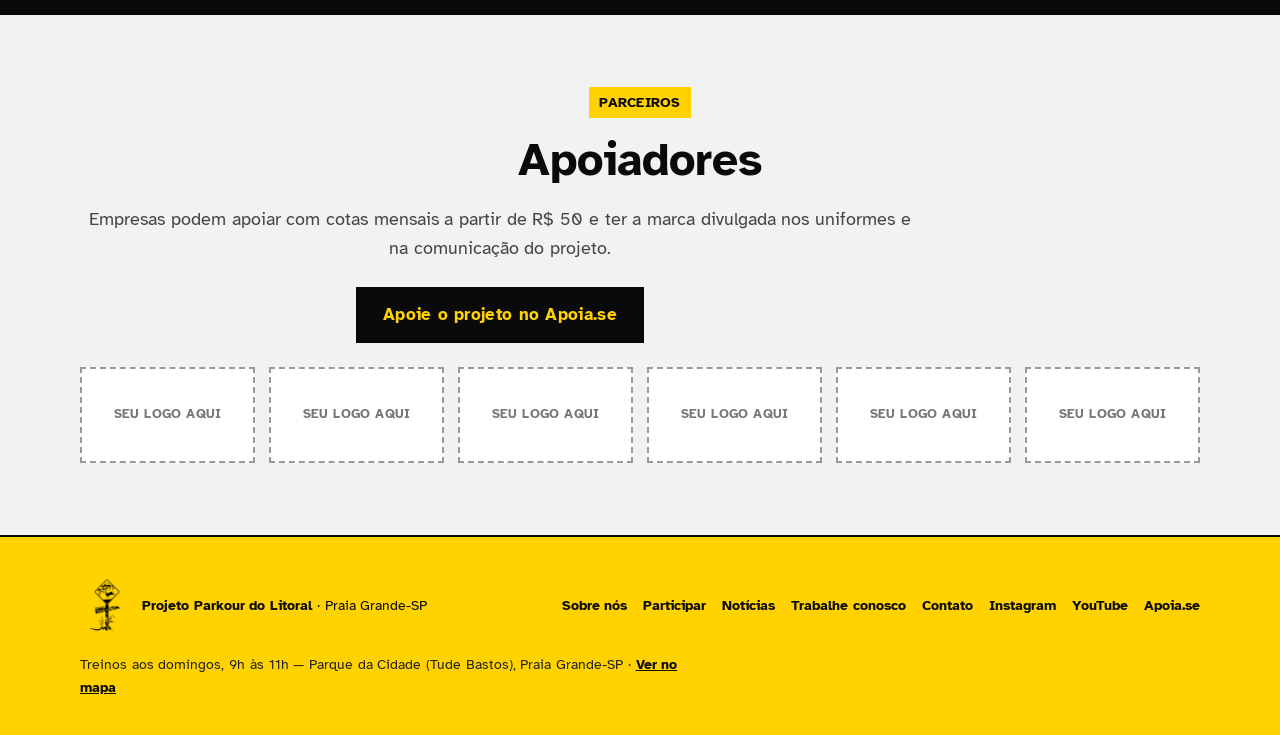
==== commit a78d8f00: "Update the five site pages and stylesheet. The root now matches the owner's latest archive, byte for" ====
--- a/como-participar.html
+++ b/como-participar.html
@@ -4,18 +4,21 @@
 <meta charset="utf-8">
 <meta name="viewport" content="width=device-width,initial-scale=1">
 <title>Como participar · Projeto Parkour do Litoral</title>
-<meta name="description" content="Como participar dos treinos gratuitos de parkour do PKL em Praia Grande-SP: deixe seu contato, receba nossa ligação e venha treinar.">
+<meta name="description" content="Como participar dos treinos gratuitos de parkour do PKL em Praia Grande-SP: fale com a gente pelo WhatsApp, preencha a ficha de inscrição e venha treinar.">
 <link rel="canonical" href="https://projetopkl.github.io/como-participar.html">
 <meta property="og:type" content="website">
 <meta property="og:locale" content="pt_BR">
 <meta property="og:site_name" content="Projeto Parkour do Litoral">
 <meta property="og:title" content="Como participar · Projeto Parkour do Litoral">
-<meta property="og:description" content="Como participar dos treinos gratuitos de parkour do PKL em Praia Grande-SP: deixe seu contato, receba nossa ligação e venha treinar.">
+<meta property="og:description" content="Como participar dos treinos gratuitos de parkour do PKL em Praia Grande-SP: fale com a gente pelo WhatsApp, preencha a ficha de inscrição e venha treinar.">
 <meta property="og:url" content="https://projetopkl.github.io/como-participar.html">
 <meta property="og:image" content="https://projetopkl.github.io/assets/logo.png">
 <meta name="theme-color" content="#FFD200">
 <link rel="icon" type="image/png" sizes="32x32" href="assets/favicon-32.png">
 <link rel="apple-touch-icon" href="assets/apple-touch-icon.png">
+<link rel="preconnect" href="https://fonts.googleapis.com">
+<link rel="preconnect" href="https://fonts.gstatic.com" crossorigin>
+<link href="https://fonts.googleapis.com/css2?family=Atkinson+Hyperlegible:ital,wght@0,400;0,700;1,400&display=swap" rel="stylesheet">
 <link rel="stylesheet" href="assets/style.css">
 </head>
 <body>
@@ -31,21 +34,22 @@
 <section class="page-hero"><div class="wrap"><span class="tag">Como participar</span><h1>3 passos para <span>começar</span></h1><p>Participar é gratuito. Veja como funciona.</p></div></section>
 
 <section class="passos"><div class="wrap"><div class="steps">
-   <div class="step"><div class="n">01</div><h3>Deixe seu contato</h3><p>Preencha seu nome e telefone.</p></div>
-   <div class="step"><div class="n">02</div><h3>A gente te liga</h3><p>O time local liga para confirmar se você é do município.</p></div>
-   <div class="step"><div class="n">03</div><h3>Venha treinar</h3><p>Apareça no domingo e comece.</p></div>
+   <div class="step"><div class="n">01</div><h3>Fale com a gente</h3><p>Mande uma mensagem para o projeto pelo WhatsApp.</p></div>
+   <div class="step"><div class="n">02</div><h3>Preencha a ficha de inscrição</h3><p>A equipe envia a ficha para você preencher.</p></div>
+   <div class="step"><div class="n">03</div><h3>Venha para o treino</h3><p>Domingos, 9h às 11h, no Parque da Cidade (Tude Bastos), Praia Grande-SP.</p></div>
   </div>
  <div class="prose dark" style="margin-top:32px">
- <p><b>1. Deixe seu nome e telefone</b> no formulário de contato.</p>
- <p><b>2. O time local liga para você</b> para confirmar se você é do município de Praia Grande.</p>
+ <p><b>1. Fale com a gente</b> pelo WhatsApp.</p>
+ <p><b>2. Preencha a ficha de inscrição</b> que a equipe envia para você.</p>
  <p class="small">Aulas gratuitas para participantes de até 17 anos. A partir dos 18 anos, há uma mensalidade simbólica que contribui para a manutenção das atividades.</p>
- <p><b>3. Venha treinar</b> aos domingos, das 9h às 11h, no Parque da Cidade (Tude Bastos).</p></div>
- <div class="btns"><!-- COLOCAR LINK DO GOOGLE FORMS -->
-   <a class="btn btn-y" href="#" aria-label="Deixar meu contato (formulário em breve)">Deixar meu contato →</a></div></div></section>
+ <p><b>3. Venha para o treino</b> aos domingos, das 9h às 11h, no Parque da Cidade (Tude Bastos).</p></div>
+ <div class="btns"><a class="btn btn-y" href="https://wa.me/5513988288838" target="_blank" rel="noopener">Fale conosco no WhatsApp →</a></div></div></section>
 <section class="onde"><div class="wrap grid2"><div><span class="tag">Onde e quando</span><h2>Te esperamos no <span style="color:var(--y)">domingo</span></h2><p style="color:#ccc;font-size:18px">Treinos ao ar livre, todo domingo de manhã.</p></div>
- <div class="card-big"><div class="row"><div><small>Quando</small><strong>Domingos, 9h às 11h</strong></div></div>
- <div class="row"><div><small>Onde</small><strong>Parque da Cidade (Tude Bastos)</strong><div style="font-weight:700;margin-top:4px">Praia Grande-SP</div></div></div>
- <a class="btn btn-k" href="https://www.google.com/maps/search/?api=1&amp;query=Parque+da+Cidade+Praia+Grande+SP">Ver no mapa →</a></div></div></section>
+ <!-- MAPA: Google Maps embed (sem API key) -->
+ <div class="map-box">
+  <iframe src="https://www.google.com/maps?q=Parque+da+Cidade+Tude+Bastos+Praia+Grande+SP&amp;output=embed" title="Mapa: Parque da Cidade (Tude Bastos), Praia Grande-SP" loading="lazy" referrerpolicy="no-referrer-when-downgrade" allowfullscreen></iframe>
+  <div class="map-label"><strong>Parque da Cidade (Tude Bastos)</strong><span>Praia Grande-SP · Domingos, 9h às 11h</span><a href="https://www.google.com/maps/search/?api=1&amp;query=Parque+da+Cidade+Tude+Bastos+Praia+Grande+SP" target="_blank" rel="noopener">Abrir no Google Maps →</a></div>
+ </div></div></section>
 </main>
 <!-- ===== APOIADORES ===== -->
 <section class="apoiadores" aria-labelledby="apoiadores-t">
--- a/assets/style.css
+++ b/assets/style.css
@@ -176,3 +176,37 @@
 @media(min-width:760px){.strip{flex-direction:row;align-items:stretch}.strip-img{width:36%;min-height:240px}.strip-txt{flex:1;padding:36px 40px;align-self:center}}
 /* v4: feed do Instagram oculto se vazio */
 #instagram-feed:empty{display:none}
+
+/* ===== v5: legibilidade (fonte) + responsivo ===== */
+html{-webkit-text-size-adjust:100%}
+body{font-family:"Atkinson Hyperlegible",system-ui,-apple-system,"Segoe UI",Roboto,"Helvetica Neue",Arial,sans-serif;font-size:clamp(16px,0.9rem + .25vw,20px);line-height:1.65;letter-spacing:normal;word-spacing:.04em;overflow-x:hidden}
+h1,h2,h3,.step .n,.card-big strong,.fund b,.insta .handle,.map-label strong{font-family:inherit;font-weight:700;text-transform:none;letter-spacing:normal;line-height:1.2}
+h1,h2,h3{font-weight:700}
+h2{font-size:clamp(26px,1.2rem + 2.4vw,46px)}
+.hero h1,.page-hero h1{font-size:clamp(32px,1.4rem + 4vw,68px);line-height:1.15}
+.tag,.btn,.nav,.logo,.card-big small,.ac .go,.news .soon,.sponsors li,.photo-ph{letter-spacing:.02em}
+.tag{transform:none;font-size:14px}
+.btn{text-transform:none;font-size:17px;line-height:1.3;max-width:100%;white-space:normal}
+.nav{font-size:15px;text-transform:none}
+.step .n{font-size:48px}
+.step h3,.ac h3,.news h3,.pill h3{font-size:clamp(20px,1rem + .6vw,24px)}
+p,li{max-width:70ch}
+.quote{font-weight:400;font-style:normal}
+img,iframe,video{max-width:100%}
+.wrap{max-width:min(1200px,100%);padding:0 clamp(16px,4vw,40px)}
+@media(min-width:1600px){.wrap{max-width:1400px}}
+/* nav no celular: logo em cima, links em grade */
+@media(max-width:600px){
+ .top .wrap{flex-direction:column;align-items:center}
+ .nav{width:100%;justify-content:center;gap:2px 14px}
+ .nav a{padding:8px 4px}
+ .btns .btn{width:100%;justify-content:center}
+}
+/* contato e formulário */
+.contact-list{list-style:none;margin:20px 0 0;display:grid;gap:10px}
+.contact-list li{background:var(--k);color:var(--w)!important;padding:14px 18px;border-left:6px solid var(--y);font-size:clamp(17px,1rem + .4vw,21px);max-width:none}
+.contact-list b{color:var(--y)}
+.form-box{margin-top:24px;min-height:220px;border:3px dashed #777;display:flex;align-items:center;justify-content:center;background:#111}
+.form-box p{color:#ccc;font-size:20px;margin:0}
+.form-box iframe{width:100%;min-height:900px;border:0}
+.contact-list a{color:var(--w);text-decoration:underline;overflow-wrap:anywhere}
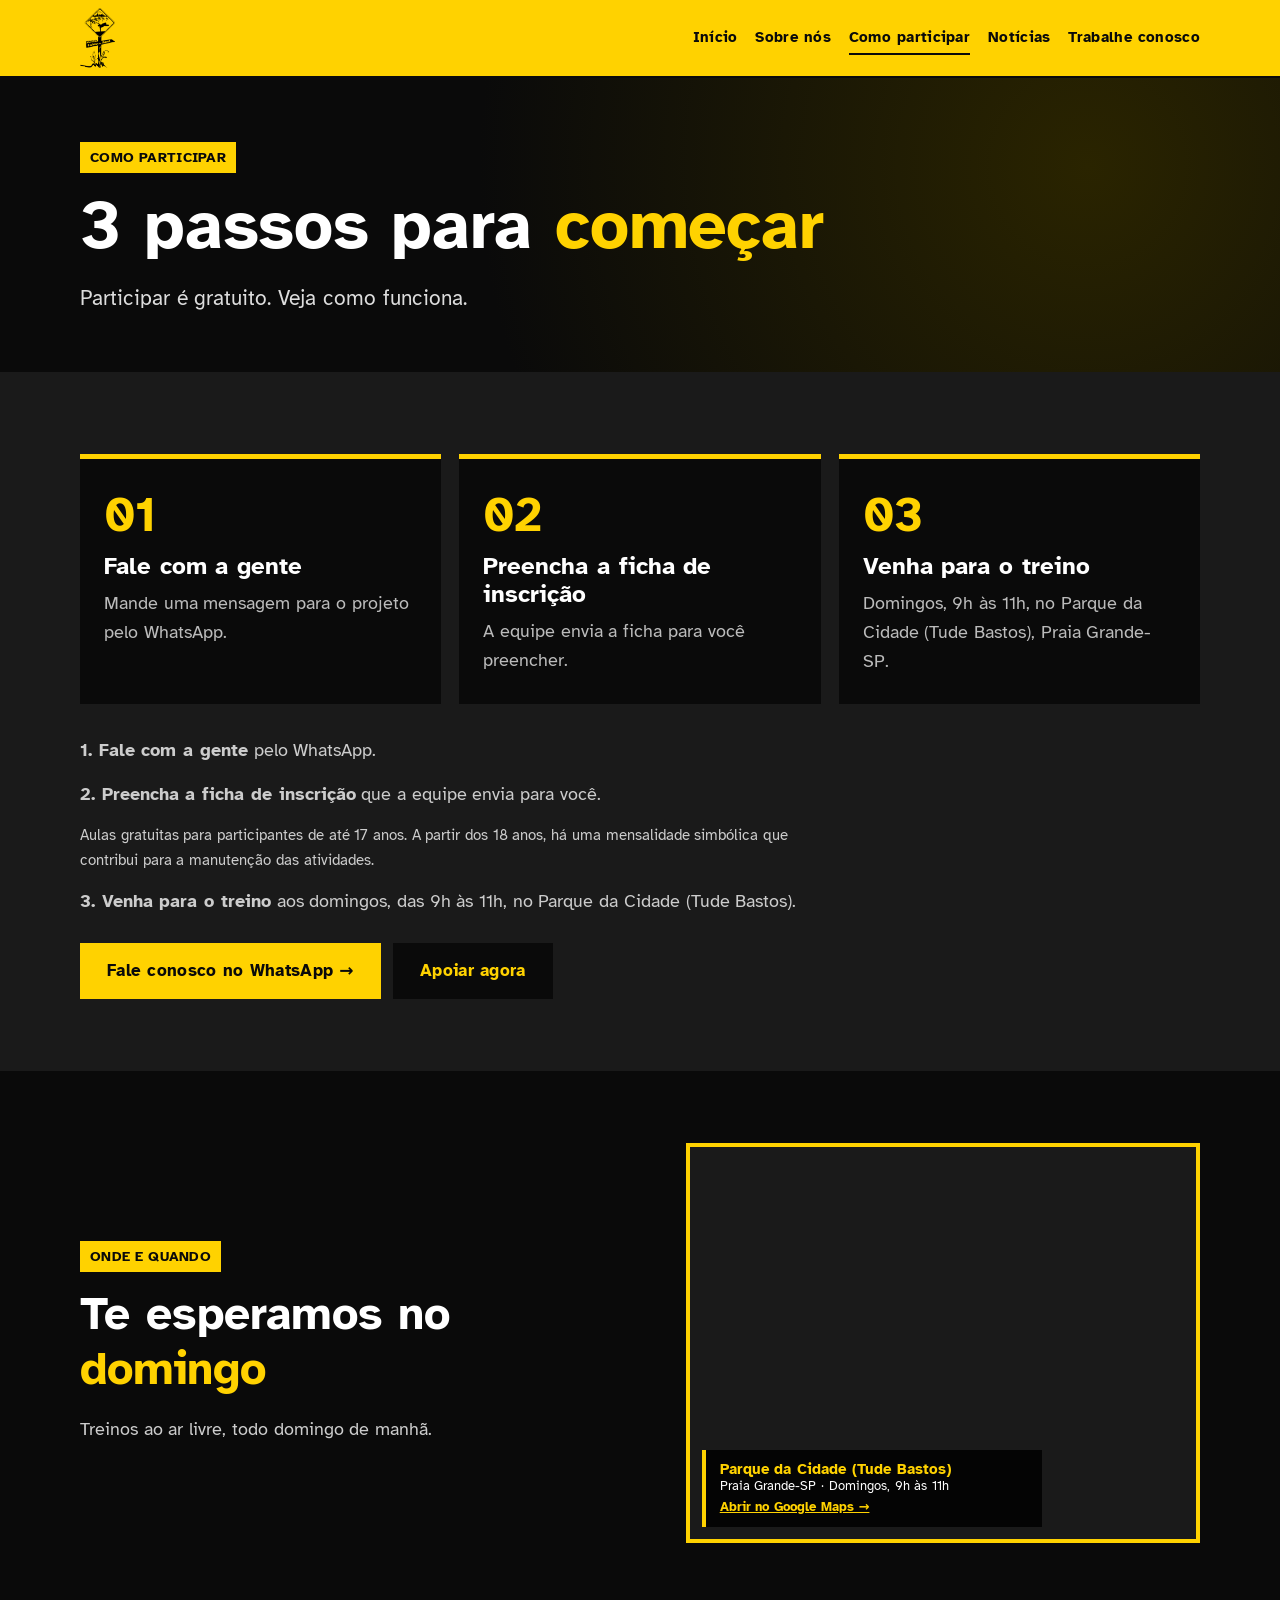
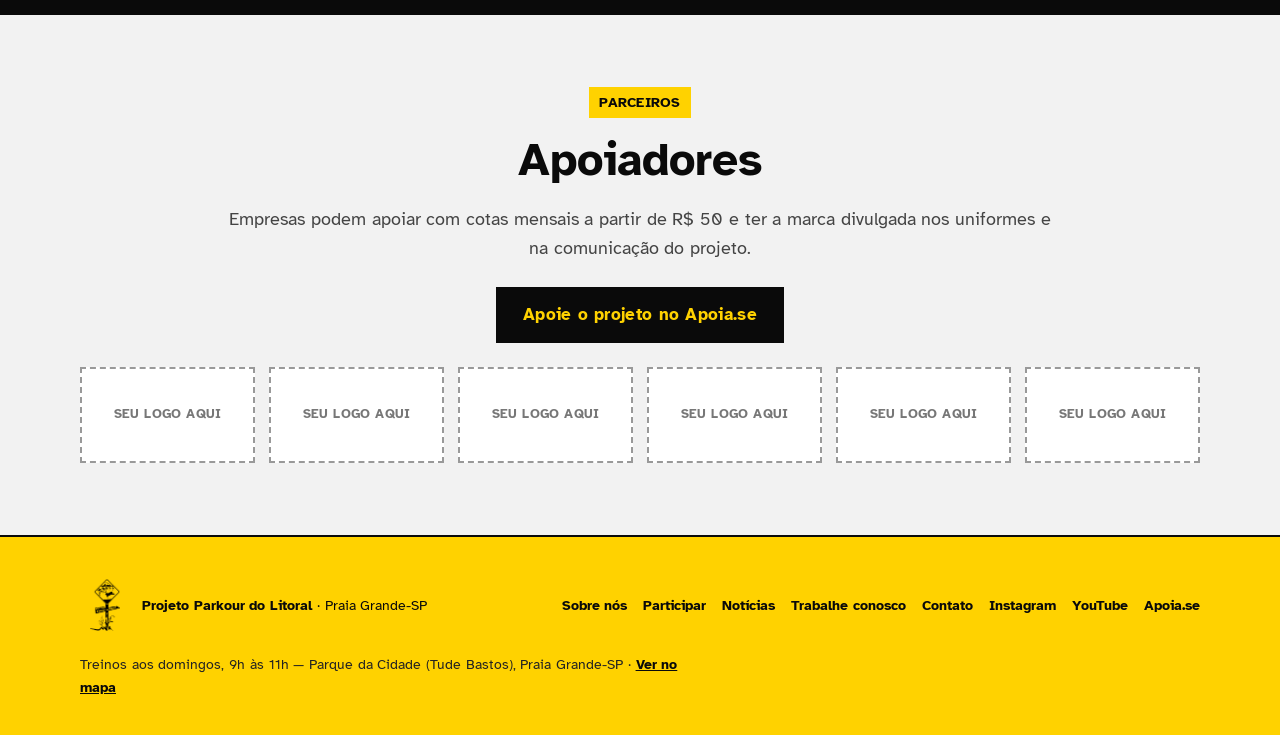
==== commit c861ec33: "Add the site favicon and refresh the five pages. favicon.ico, the PNG icons, and the HTML now match " ====
--- a/como-participar.html
+++ b/como-participar.html
@@ -14,8 +14,10 @@
 <meta property="og:url" content="https://projetopkl.github.io/como-participar.html">
 <meta property="og:image" content="https://projetopkl.github.io/assets/logo.png">
 <meta name="theme-color" content="#FFD200">
-<link rel="icon" type="image/png" sizes="32x32" href="assets/favicon-32.png">
-<link rel="apple-touch-icon" href="assets/apple-touch-icon.png">
+<link rel="icon" type="image/png" sizes="32x32" href="assets/favicon-32.png?v=2">
+<link rel="icon" type="image/png" sizes="16x16" href="assets/favicon-16.png?v=2">
+<link rel="shortcut icon" href="favicon.ico?v=2">
+<link rel="apple-touch-icon" sizes="180x180" href="assets/apple-touch-icon.png?v=2">
 <link rel="preconnect" href="https://fonts.googleapis.com">
 <link rel="preconnect" href="https://fonts.gstatic.com" crossorigin>
 <link href="https://fonts.googleapis.com/css2?family=Atkinson+Hyperlegible:ital,wght@0,400;0,700;1,400&display=swap" rel="stylesheet">
@@ -43,7 +45,7 @@
  <p><b>2. Preencha a ficha de inscrição</b> que a equipe envia para você.</p>
  <p class="small">Aulas gratuitas para participantes de até 17 anos. A partir dos 18 anos, há uma mensalidade simbólica que contribui para a manutenção das atividades.</p>
  <p><b>3. Venha para o treino</b> aos domingos, das 9h às 11h, no Parque da Cidade (Tude Bastos).</p></div>
- <div class="btns"><a class="btn btn-y" href="https://wa.me/5513988288838" target="_blank" rel="noopener">Fale conosco no WhatsApp →</a></div></div></section>
+ <div class="btns"><a class="btn btn-y" href="https://wa.me/5513988288838" target="_blank" rel="noopener">Fale conosco no WhatsApp →</a><a class="btn btn-k" href="https://apoia.se/parkourdolitoral" target="_blank" rel="noopener">Apoiar agora</a></div></div></section>
 <section class="onde"><div class="wrap grid2"><div><span class="tag">Onde e quando</span><h2>Te esperamos no <span style="color:var(--y)">domingo</span></h2><p style="color:#ccc;font-size:18px">Treinos ao ar livre, todo domingo de manhã.</p></div>
  <!-- MAPA: Google Maps embed (sem API key) -->
  <div class="map-box">
--- a/assets/style.css
+++ b/assets/style.css
@@ -210,3 +210,5 @@
 .form-box p{color:#ccc;font-size:20px;margin:0}
 .form-box iframe{width:100%;min-height:900px;border:0}
 .contact-list a{color:var(--w);text-decoration:underline;overflow-wrap:anywhere}
+.apoiadores .wrap{text-align:center}.apoiadores p:has(> .btn){display:flex;justify-content:center}.apoiadores .btn{margin-left:auto;margin-right:auto}
+.apoiadores .wrap>*{margin-left:auto;margin-right:auto}
